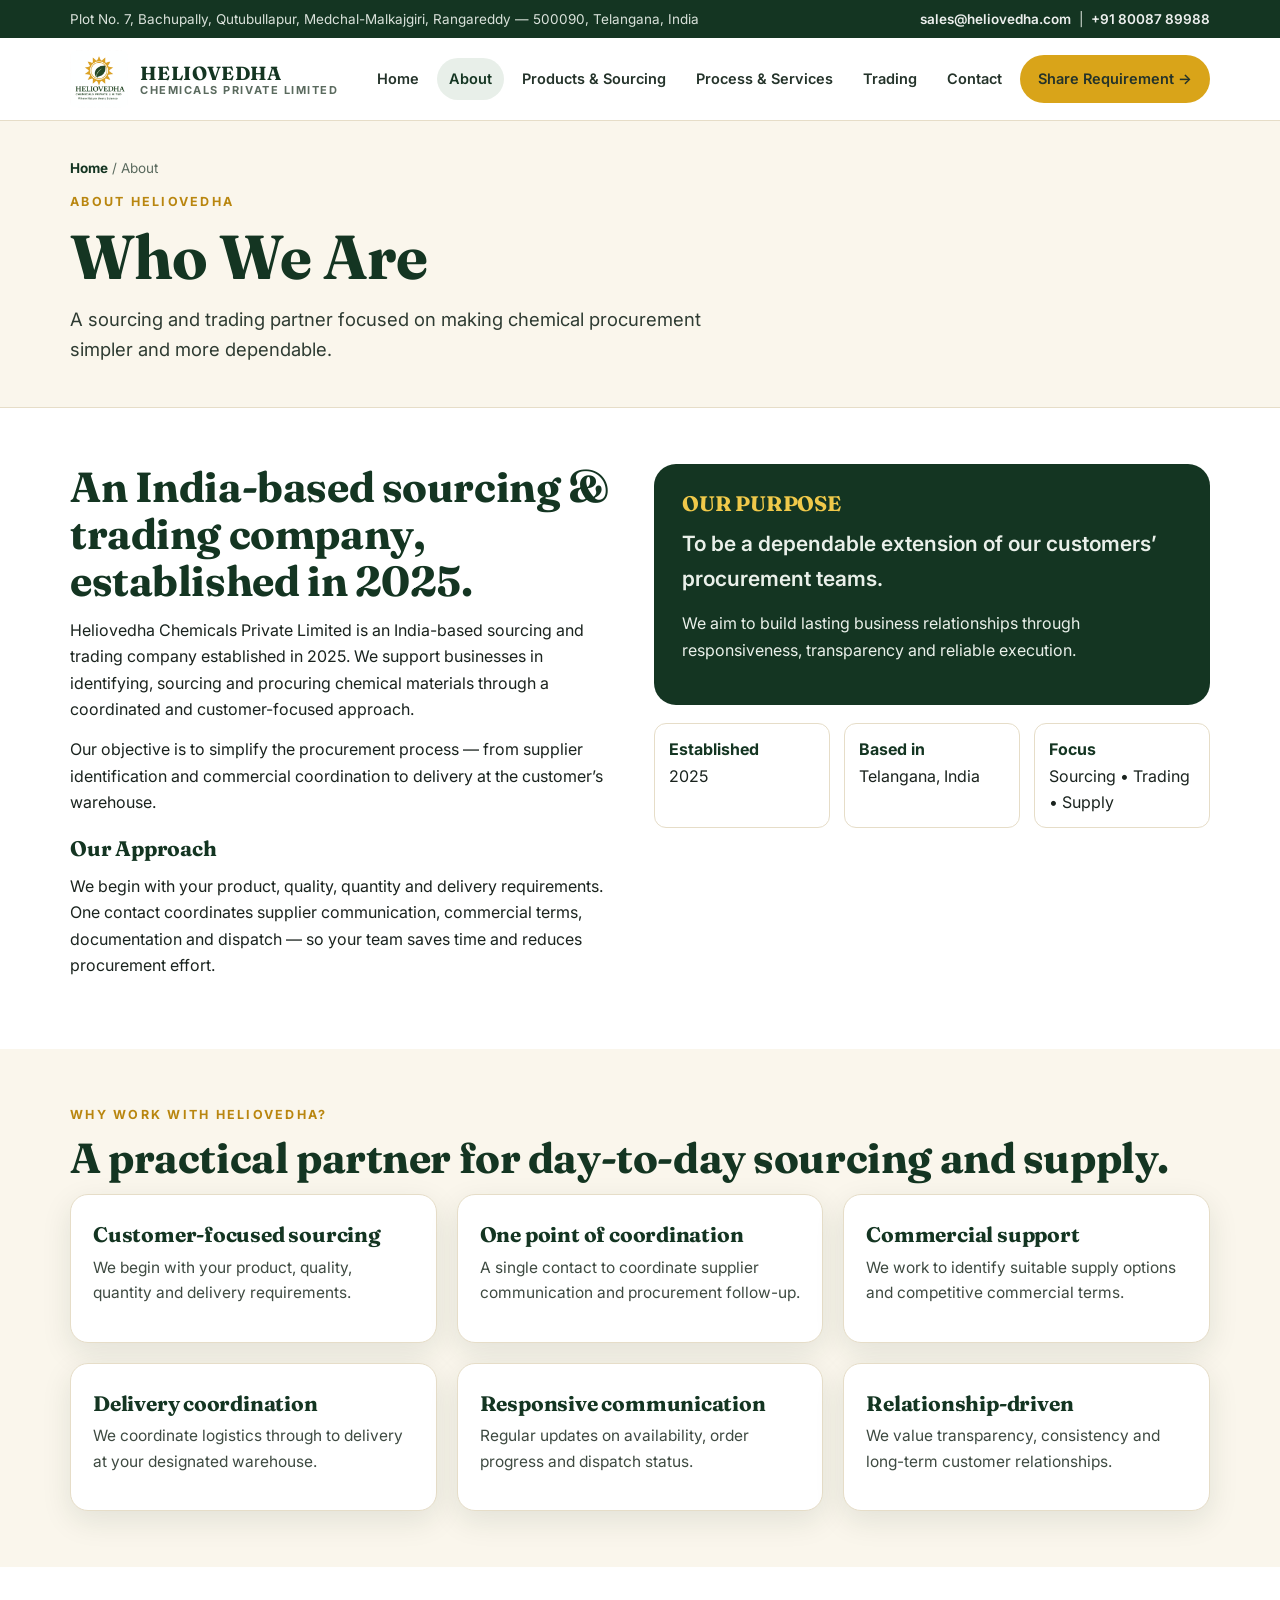
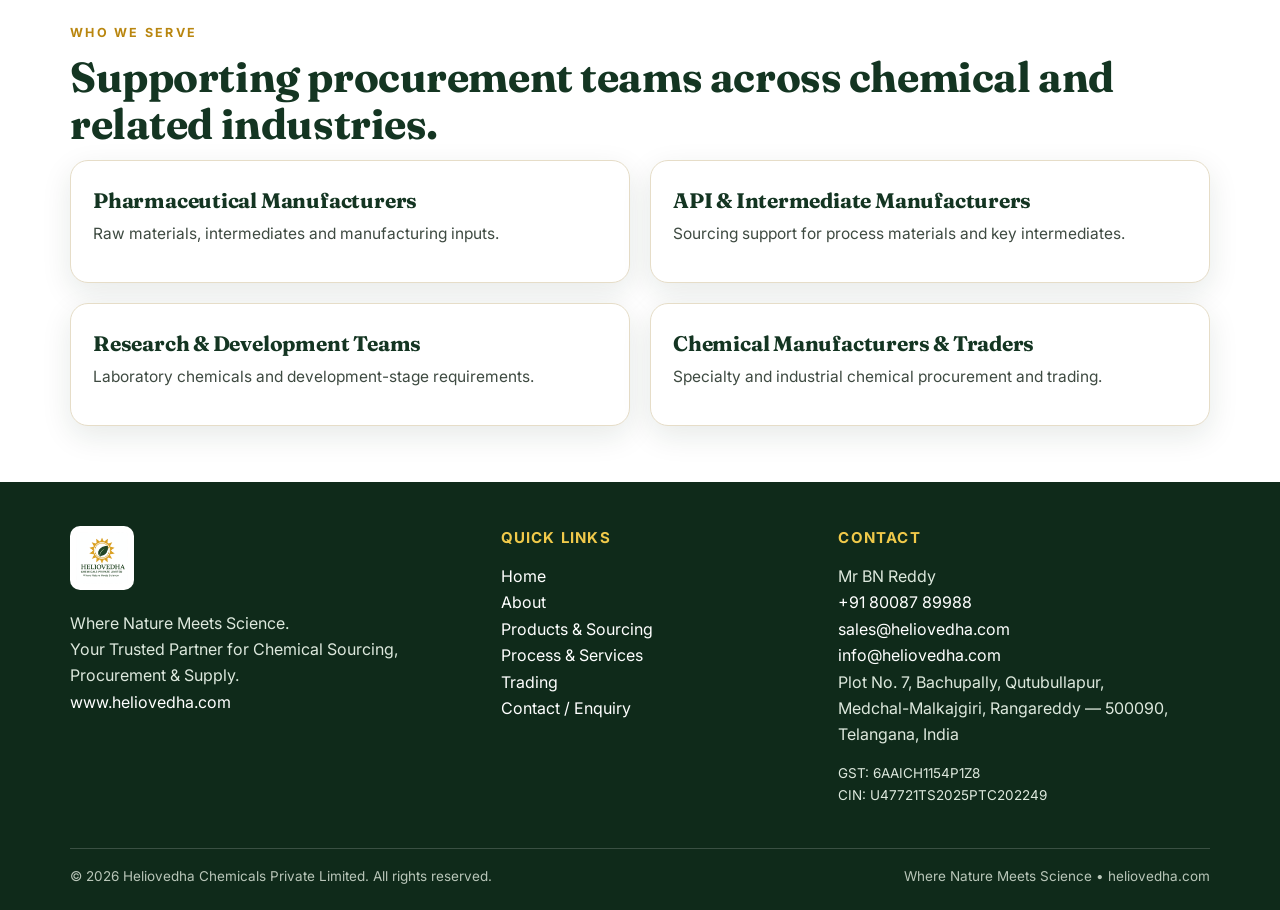
==== about.html @ 4baf4574 "Initial website - Heliovedha Chemicals V2" ====
<!doctype html><html lang="en"><head><meta charset="utf-8"><meta name="viewport" content="width=device-width,initial-scale=1">
<title>About Us | Heliovedha Chemicals Private Limited — heliovedha.com</title>
<meta name="description" content="Heliovedha Chemicals Private Limited — India-based sourcing and trading company established 2025. Dependable extension of your procurement team.">
<meta property="og:title" content="About Us | Heliovedha Chemicals"><meta property="og:description" content="Heliovedha Chemicals Private Limited — India-based sourcing and trading company established 2025. Dependable extension of your procurement team."><meta property="og:type" content="website">
<link rel="icon" href="assets/logo.webp"><link rel="stylesheet" href="style.css"></head><body>

<div class="topbar"><div class="container"><span>Plot No. 7, Bachupally, Qutubullapur, Medchal-Malkajgiri, Rangareddy — 500090, Telangana, India</span><span><a href="mailto:sales@heliovedha.com">sales@heliovedha.com</a> &nbsp;|&nbsp; <a href="tel:+918008789988">+91 80087 89988</a></span></div></div>
<header><div class="container header-inner">
<a class="logo-link" href="index.html"><img src="assets/logo.webp" alt="Heliovedha Chemicals Private Limited — Where Nature Meets Science"><span class="logo-text"><b>HELIOVEDHA</b><span>CHEMICALS PRIVATE LIMITED</span></span></a>
<button class="hamburger" onclick="toggleMenu()">Menu ☰</button>
<nav class="main" id="mainNav"><a class="" href="index.html">Home</a>
<a class="active" href="about.html">About</a>
<a class="" href="products.html">Products & Sourcing</a>
<a class="" href="process.html">Process & Services</a>
<a class="" href="trading.html">Trading</a>
<a class="" href="contact.html">Contact</a>
<a class="btn btn-gold" href="contact.html" style="padding:10px 16px;">Share Requirement →</a></nav>
</div></header>


<section class="page-hero"><div class="container"><div class="breadcrumb"><a href="index.html">Home</a> / About</div><div class="eyebrow">About Heliovedha</div><h1>Who We Are</h1><p class="lead">A sourcing and trading partner focused on making chemical procurement simpler and more dependable.</p></div></section>
<section class="section"><div class="container grid2"><div><h2>An India-based sourcing &amp; trading company, established in 2025.</h2><p>Heliovedha Chemicals Private Limited is an India-based sourcing and trading company established in 2025. We support businesses in identifying, sourcing and procuring chemical materials through a coordinated and customer-focused approach.</p><p>Our objective is to simplify the procurement process — from supplier identification and commercial coordination to delivery at the customer’s warehouse.</p><h3 style="margin-top:22px;">Our Approach</h3><p>We begin with your product, quality, quantity and delivery requirements. One contact coordinates supplier communication, commercial terms, documentation and dispatch — so your team saves time and reduces procurement effort.</p></div><div><div class="purpose"><h3>OUR PURPOSE</h3><p style="font-size:21px;font-weight:600;">To be a dependable extension of our customers’ procurement teams.</p><p>We aim to build lasting business relationships through responsiveness, transparency and reliable execution.</p></div><div class="fact-row"><div class="fact"><b>Established</b>2025</div><div class="fact"><b>Based in</b>Telangana, India</div><div class="fact"><b>Focus</b>Sourcing • Trading • Supply</div></div></div></div></section>
<section class="section cream"><div class="container"><div class="eyebrow">Why Work With Heliovedha?</div><h2>A practical partner for day-to-day sourcing and supply.</h2><div class="grid3">
<div class="card"><div class="card-pad"><h3>Customer-focused sourcing</h3><p>We begin with your product, quality, quantity and delivery requirements.</p></div></div>
<div class="card"><div class="card-pad"><h3>One point of coordination</h3><p>A single contact to coordinate supplier communication and procurement follow-up.</p></div></div>
<div class="card"><div class="card-pad"><h3>Commercial support</h3><p>We work to identify suitable supply options and competitive commercial terms.</p></div></div>
<div class="card"><div class="card-pad"><h3>Delivery coordination</h3><p>We coordinate logistics through to delivery at your designated warehouse.</p></div></div>
<div class="card"><div class="card-pad"><h3>Responsive communication</h3><p>Regular updates on availability, order progress and dispatch status.</p></div></div>
<div class="card"><div class="card-pad"><h3>Relationship-driven</h3><p>We value transparency, consistency and long-term customer relationships.</p></div></div>
</div></div></section>
<section class="section"><div class="container"><div class="eyebrow">Who We Serve</div><h2>Supporting procurement teams across chemical and related industries.</h2><div class="grid4">
<div class="card"><div class="card-pad"><h3>Pharmaceutical Manufacturers</h3><p>Raw materials, intermediates and manufacturing inputs.</p></div></div>
<div class="card"><div class="card-pad"><h3>API &amp; Intermediate Manufacturers</h3><p>Sourcing support for process materials and key intermediates.</p></div></div>
<div class="card"><div class="card-pad"><h3>Research &amp; Development Teams</h3><p>Laboratory chemicals and development-stage requirements.</p></div></div>
<div class="card"><div class="card-pad"><h3>Chemical Manufacturers &amp; Traders</h3><p>Specialty and industrial chemical procurement and trading.</p></div></div>
</div></div></section>


<footer><div class="container"><div class="foot-grid">
<div><img class="foot-logo" src="assets/logo.webp" alt="Heliovedha Chemicals"><p style="margin-top:12px;">Where Nature Meets Science.<br>Your Trusted Partner for Chemical Sourcing, Procurement &amp; Supply.<br><a href="https://www.heliovedha.com">www.heliovedha.com</a></p></div>
<div><h4>Quick Links</h4><p><a href="index.html">Home</a><br><a href="about.html">About</a><br><a href="products.html">Products &amp; Sourcing</a><br><a href="process.html">Process &amp; Services</a><br><a href="trading.html">Trading</a><br><a href="contact.html">Contact / Enquiry</a></p></div>
<div><h4>Contact</h4><p>Mr BN Reddy<br><a href="tel:+918008789988">+91 80087 89988</a><br><a href="mailto:sales@heliovedha.com">sales@heliovedha.com</a><br><a href="mailto:info@heliovedha.com">info@heliovedha.com</a><br>Plot No. 7, Bachupally, Qutubullapur,<br>Medchal-Malkajgiri, Rangareddy — 500090,<br>Telangana, India</p><p style="font-size:13.5px;">GST: 6AAICH1154P1Z8<br>CIN: U47721TS2025PTC202249</p></div>
</div><div class="bottom"><span>© 2026 Heliovedha Chemicals Private Limited. All rights reserved.</span><span>Where Nature Meets Science • heliovedha.com</span></div></div></footer>
<script src="script.js"></script>

</body></html>
---- style.css ----
/* Heliovedha Chemicals — heliovedha.com — V2 */
@import url('https://fonts.googleapis.com/css2?family=Fraunces:opsz,wght@9..144,500;9..144,600;9..144,700&family=Inter:wght@400;500;600;700&display=swap');
:root{--green:#143522;--green2:#1B3A2A;--green-light:#E8EFE9;--gold:#D9A419;--gold-dark:#B9860F;--cream:#FAF6EC;--cream2:#F3EDDD;--ink:#1A231E;--muted:#5A6A5E;--line:#E6DDC8;--white:#fff;--radius:18px;--shadow:0 10px 30px rgba(20,53,34,.10);--shadow2:0 18px 50px rgba(20,53,34,.14)}
*{box-sizing:border-box}html{scroll-behavior:smooth}body{margin:0;font-family:Inter,system-ui,-apple-system,Segoe UI,Roboto,Arial,sans-serif;color:var(--ink);background:var(--white);line-height:1.65;font-size:16px}
a{color:var(--green);text-decoration:none}a:hover{text-decoration:underline}
h1,h2,h3{font-family:Fraunces,Georgia,serif;color:var(--green);line-height:1.12;margin:0 0 12px;letter-spacing:-.01em}
h1{font-size:clamp(38px,5.2vw,62px)}h2{font-size:clamp(30px,3.6vw,42px)}h3{font-size:21px}
p{margin:0 0 14px}.lead{font-size:18.5px;color:#2E3B32;max-width:640px}
.container{max-width:1180px;margin:0 auto;padding:0 20px}
.eyebrow{font-size:12.5px;letter-spacing:.18em;text-transform:uppercase;color:var(--gold-dark);font-weight:700;margin-bottom:10px}
.eyebrow.light{color:#F0C94A}
.btn{display:inline-flex;align-items:center;gap:8px;padding:13px 22px;border-radius:999px;font-weight:700;font-size:15px;border:2px solid transparent;cursor:pointer;text-decoration:none!important}
.btn-gold{background:var(--gold);color:#1A231E}.btn-gold:hover{background:#E8B62A}
.btn-green{background:var(--green);color:#fff}.btn-green:hover{background:#0F2A1A}
.btn-outline{background:transparent;border-color:var(--green);color:var(--green)}.btn-outline:hover{background:var(--green);color:#fff}
.btn-white{background:#fff;color:var(--green)}.btn-white:hover{background:var(--cream)}
/* topbar */
.topbar{background:var(--green);color:#EAF0EA;font-size:13.5px}.topbar .container{display:flex;justify-content:space-between;gap:16px;padding-top:8px;padding-bottom:8px;flex-wrap:wrap}.topbar a{color:#fff;font-weight:600}.topbar span{opacity:.92}
/* header */
header{position:sticky;top:0;z-index:50;background:rgba(255,255,255,.96);backdrop-filter:blur(8px);border-bottom:1px solid var(--line)}
.header-inner{display:flex;align-items:center;justify-content:space-between;gap:16px;padding:12px 20px}
.logo-link{display:flex;align-items:center;gap:12px;text-decoration:none!important}.logo-link img{height:58px;width:auto;display:block;border-radius:6px}
.logo-text{line-height:1.1}.logo-text b{font-family:Fraunces,Georgia,serif;font-size:19px;color:var(--green);letter-spacing:.02em}.logo-text span{display:block;font-size:11px;letter-spacing:.14em;color:var(--muted);font-weight:700}
nav.main{display:flex;gap:6px;align-items:center}nav.main a{padding:9px 12px;border-radius:999px;font-weight:600;font-size:14.5px;color:#24332A}nav.main a.active,nav.main a:hover{background:var(--green-light);color:var(--green);text-decoration:none}
.hamburger{display:none;background:var(--green);color:#fff;border:0;padding:10px 14px;border-radius:10px;font-weight:700;cursor:pointer}
/* hero */
.hero{background:linear-gradient(180deg,var(--cream) 0%,#fff 100%);padding:42px 0 36px}.hero-grid{display:grid;grid-template-columns:1.05fr .95fr;gap:36px;align-items:center}
.hero-img{border-radius:22px;overflow:hidden;box-shadow:var(--shadow2);position:relative}.hero-img img{width:100%;height:520px;object-fit:cover;display:block}
.hero-badge{position:absolute;left:16px;bottom:16px;right:16px;background:rgba(255,255,255,.96);border-radius:14px;padding:14px 16px;display:flex;gap:12px;align-items:center;box-shadow:var(--shadow)}.hero-badge b{color:var(--green)}.hero-badge small{color:var(--muted)}
.pills{display:flex;gap:10px;flex-wrap:wrap;margin:20px 0}.pill{background:#fff;border:1px solid var(--line);padding:9px 13px;border-radius:999px;font-size:13.5px;font-weight:600}
.hero-cta{display:flex;gap:12px;flex-wrap:wrap;margin-top:18px}
/* sections */
.section{padding:56px 0}.section.cream{background:var(--cream)}.section.green{background:var(--green);color:#EAF0EA}.section.green h2{color:#fff}.section.green .lead{color:#DDE8DD}
.grid2{display:grid;grid-template-columns:1fr 1fr;gap:28px}.grid3{display:grid;grid-template-columns:1fr 1fr 1fr;gap:20px}.grid4{display:grid;grid-template-columns:1fr 1fr;gap:20px}
.card{background:#fff;border:1px solid var(--line);border-radius:var(--radius);overflow:hidden;box-shadow:var(--shadow)}.card-pad{padding:22px}.card img{width:100%;height:210px;object-fit:cover;display:block}.card h3{margin:6px 0 8px}.card p{color:#3E4A41;font-size:15.5px}.num{font-family:Fraunces,serif;color:var(--gold-dark);font-size:13px;letter-spacing:.14em;font-weight:700}
.purpose{background:var(--green);color:#fff;border-radius:22px;padding:28px}.purpose h3{color:#F0C94A}.purpose p{color:#EAF0EA}
.fact-row{display:flex;gap:14px;flex-wrap:wrap;margin-top:18px}.fact{background:#fff;border:1px solid var(--line);border-radius:12px;padding:12px 14px;flex:1;min-width:160px}.fact b{display:block;color:var(--green)}
.timeline{display:grid;grid-template-columns:repeat(4,1fr);gap:16px}.step{background:#fff;border:1px solid var(--line);border-radius:18px;padding:20px}.step .big{font-family:Fraunces,serif;font-size:36px;color:var(--gold-dark);line-height:1}.step h3{font-size:18px;margin:10px 0 6px}
.banner{background:var(--green);color:#fff;border-radius:22px;padding:30px;text-align:center}.banner h2{color:#fff}.banner p{color:#DDE8DD;max-width:680px;margin:0 auto 18px}
.filter-bar{display:flex;gap:8px;flex-wrap:wrap;margin:18px 0}.filter-bar button{padding:9px 14px;border-radius:999px;border:1px solid var(--line);background:#fff;font-weight:700;cursor:pointer}.filter-bar button.active{background:var(--green);color:#fff;border-color:var(--green)}
.coming{background:linear-gradient(135deg,#FFF8E0,#FAF6EC);border:1.5px dashed var(--gold);border-radius:18px;padding:24px;text-align:center}
/* form */
.form-grid{display:grid;grid-template-columns:1fr 1fr;gap:14px}.field label{display:block;font-size:13px;font-weight:700;margin-bottom:6px;color:var(--green)}.field input,.field select,.field textarea{width:100%;padding:12px 13px;border:1.5px solid #D9D0B8;border-radius:12px;font:inherit;background:#fff}.field textarea{min-height:110px;resize:vertical}.field.full{grid-column:1/-1}.note{font-size:13.5px;color:var(--muted);background:var(--cream);padding:12px 14px;border-radius:12px}
.contact-card{background:var(--green);color:#fff;border-radius:22px;padding:26px}.contact-card h3{color:#F0C94A}.contact-card a{color:#fff;font-weight:700}.contact-card .row{padding:10px 0;border-bottom:1px solid rgba(255,255,255,.16)}
footer{background:#0F2A1A;color:#DDE8DD;padding:44px 0 22px;margin-top:0}footer a{color:#fff}footer .foot-grid{display:grid;grid-template-columns:1.3fr 1fr 1.2fr;gap:28px}footer h4{color:#F0C94A;margin:0 0 12px;font-size:15px;letter-spacing:.08em;text-transform:uppercase}.foot-logo{height:64px;background:#fff;padding:6px;border-radius:10px}.bottom{border-top:1px solid rgba(255,255,255,.18);margin-top:28px;padding-top:16px;display:flex;justify-content:space-between;gap:12px;flex-wrap:wrap;font-size:13.5px;color:#B9C6B9}
.breadcrumb{font-size:13.5px;color:var(--muted);margin-bottom:12px}.breadcrumb a{font-weight:700}
.page-hero{background:var(--cream);padding:36px 0 28px;border-bottom:1px solid var(--line)}
@media(max-width:900px){.hero-grid,.grid2,.grid3{grid-template-columns:1fr}.grid4{grid-template-columns:1fr}.timeline{grid-template-columns:1fr 1fr}nav.main{display:none}nav.main.open{display:flex;flex-direction:column;position:absolute;left:0;right:0;top:100%;background:#fff;padding:14px;border-bottom:1px solid var(--line)}nav.main.open a{width:100%}.hamburger{display:block}.header-inner{position:relative}.hero-img img{height:320px}.form-grid{grid-template-columns:1fr}footer .foot-grid{grid-template-columns:1fr}.logo-text b{font-size:16px}.logo-link img{height:48px}}
@media(max-width:520px){.timeline{grid-template-columns:1fr}}
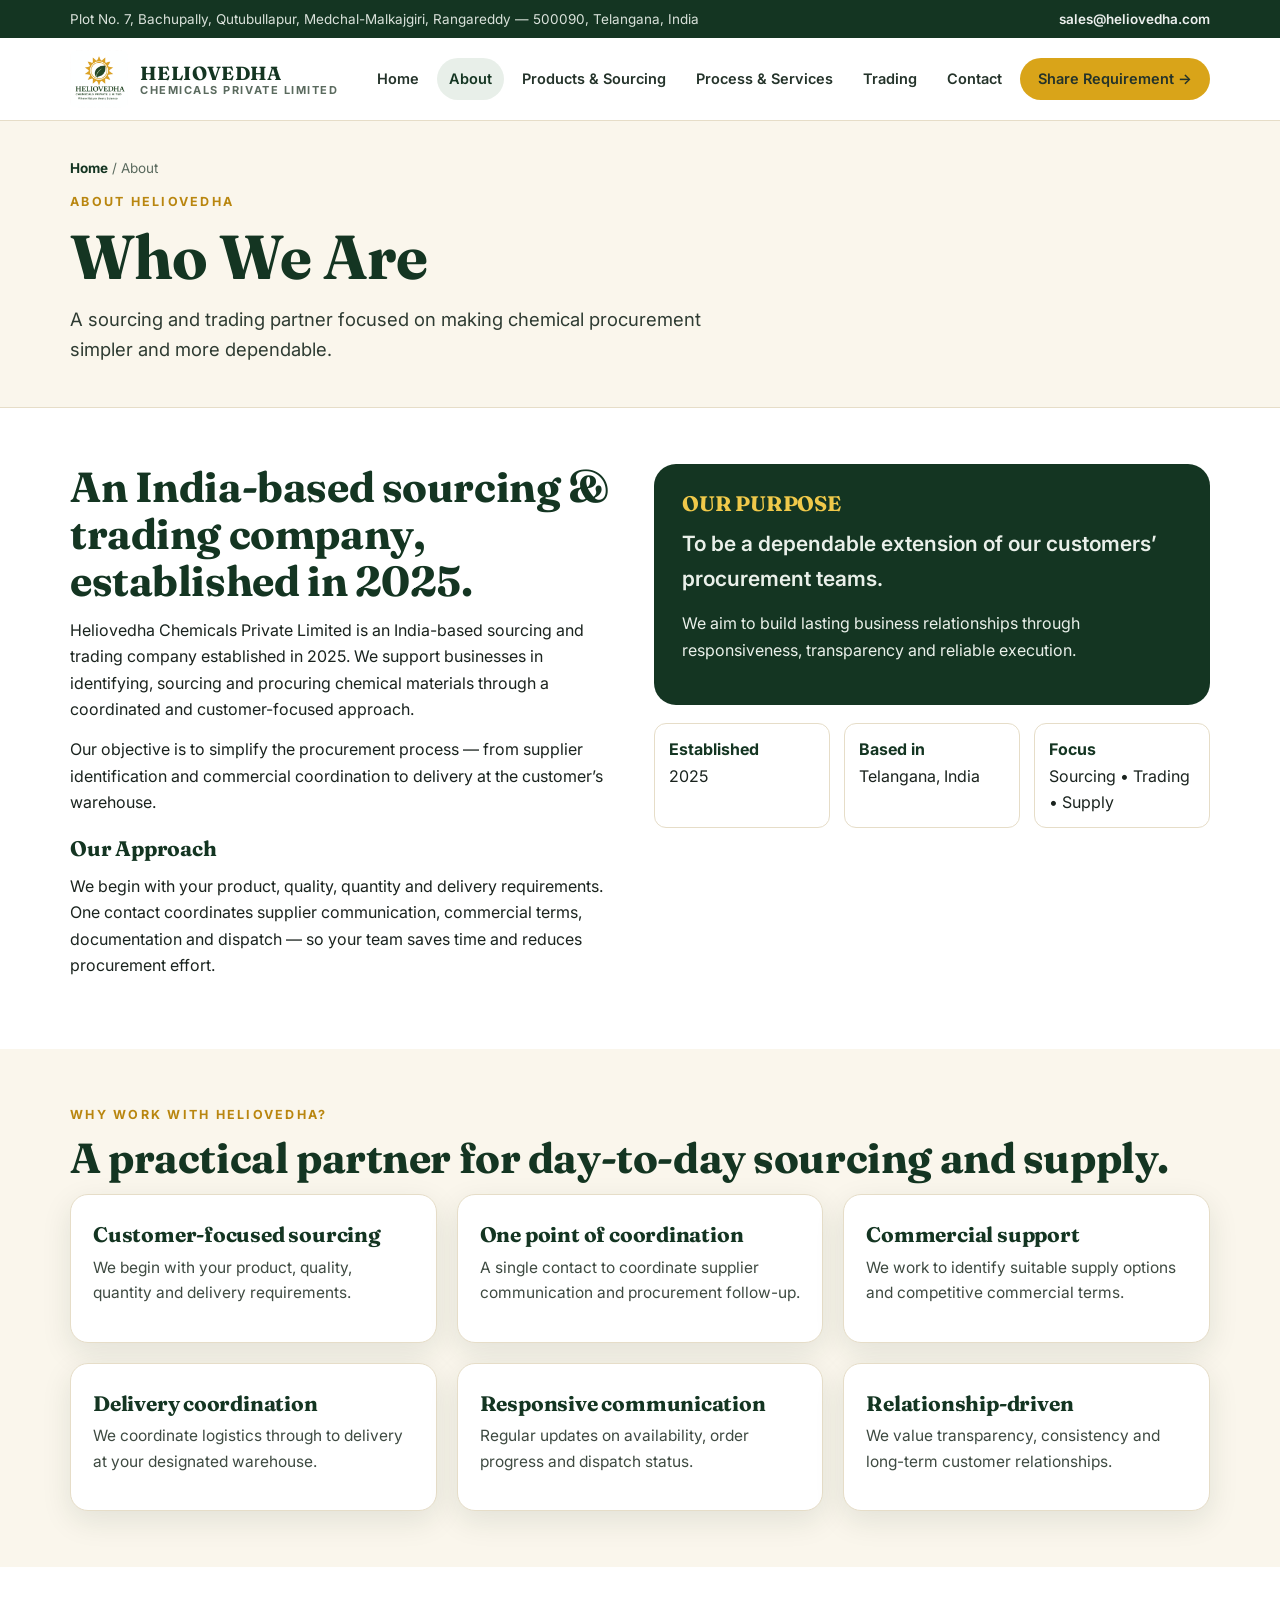
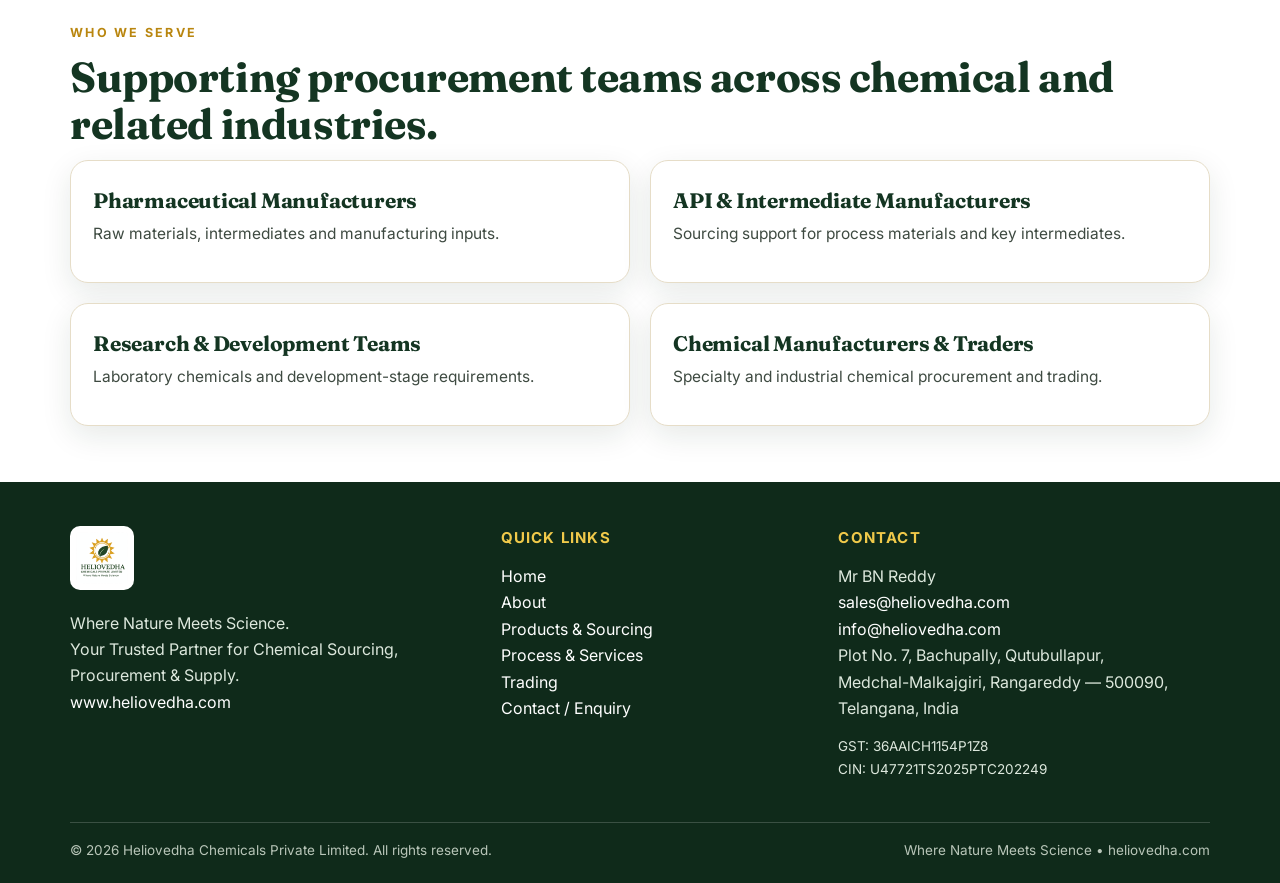
==== commit 0eedc3ba: "V3.1: Fix mobile button overlap - cta-row flex, responsive validation" ====
--- a/about.html
+++ b/about.html
@@ -4,7 +4,7 @@
 <meta property="og:title" content="About Us | Heliovedha Chemicals"><meta property="og:description" content="Heliovedha Chemicals Private Limited — India-based sourcing and trading company established 2025. Dependable extension of your procurement team."><meta property="og:type" content="website">
 <link rel="icon" href="assets/logo.webp"><link rel="stylesheet" href="style.css"></head><body>
 
-<div class="topbar"><div class="container"><span>Plot No. 7, Bachupally, Qutubullapur, Medchal-Malkajgiri, Rangareddy — 500090, Telangana, India</span><span><a href="mailto:sales@heliovedha.com">sales@heliovedha.com</a> &nbsp;|&nbsp; <a href="tel:+918008789988">+91 80087 89988</a></span></div></div>
+<div class="topbar"><div class="container"><span>Plot No. 7, Bachupally, Qutubullapur, Medchal-Malkajgiri, Rangareddy — 500090, Telangana, India</span><span><a href="mailto:sales@heliovedha.com">sales@heliovedha.com</a> </span></div></div>
 <header><div class="container header-inner">
 <a class="logo-link" href="index.html"><img src="assets/logo.webp" alt="Heliovedha Chemicals Private Limited — Where Nature Meets Science"><span class="logo-text"><b>HELIOVEDHA</b><span>CHEMICALS PRIVATE LIMITED</span></span></a>
 <button class="hamburger" onclick="toggleMenu()">Menu ☰</button>
@@ -39,7 +39,7 @@
 <footer><div class="container"><div class="foot-grid">
 <div><img class="foot-logo" src="assets/logo.webp" alt="Heliovedha Chemicals"><p style="margin-top:12px;">Where Nature Meets Science.<br>Your Trusted Partner for Chemical Sourcing, Procurement &amp; Supply.<br><a href="https://www.heliovedha.com">www.heliovedha.com</a></p></div>
 <div><h4>Quick Links</h4><p><a href="index.html">Home</a><br><a href="about.html">About</a><br><a href="products.html">Products &amp; Sourcing</a><br><a href="process.html">Process &amp; Services</a><br><a href="trading.html">Trading</a><br><a href="contact.html">Contact / Enquiry</a></p></div>
-<div><h4>Contact</h4><p>Mr BN Reddy<br><a href="tel:+918008789988">+91 80087 89988</a><br><a href="mailto:sales@heliovedha.com">sales@heliovedha.com</a><br><a href="mailto:info@heliovedha.com">info@heliovedha.com</a><br>Plot No. 7, Bachupally, Qutubullapur,<br>Medchal-Malkajgiri, Rangareddy — 500090,<br>Telangana, India</p><p style="font-size:13.5px;">GST: 6AAICH1154P1Z8<br>CIN: U47721TS2025PTC202249</p></div>
+<div><h4>Contact</h4><p>Mr BN Reddy<br><a href="mailto:sales@heliovedha.com">sales@heliovedha.com</a><br><a href="mailto:info@heliovedha.com">info@heliovedha.com</a><br>Plot No. 7, Bachupally, Qutubullapur,<br>Medchal-Malkajgiri, Rangareddy — 500090,<br>Telangana, India</p><p style="font-size:13.5px;">GST: 36AAICH1154P1Z8<br>CIN: U47721TS2025PTC202249</p></div>
 </div><div class="bottom"><span>© 2026 Heliovedha Chemicals Private Limited. All rights reserved.</span><span>Where Nature Meets Science • heliovedha.com</span></div></div></footer>
 <script src="script.js"></script>
 
--- a/style.css
+++ b/style.css
@@ -2,7 +2,7 @@
 /* Heliovedha Chemicals — heliovedha.com — V2 */
 @import url('https://fonts.googleapis.com/css2?family=Fraunces:opsz,wght@9..144,500;9..144,600;9..144,700&family=Inter:wght@400;500;600;700&display=swap');
 :root{--green:#143522;--green2:#1B3A2A;--green-light:#E8EFE9;--gold:#D9A419;--gold-dark:#B9860F;--cream:#FAF6EC;--cream2:#F3EDDD;--ink:#1A231E;--muted:#5A6A5E;--line:#E6DDC8;--white:#fff;--radius:18px;--shadow:0 10px 30px rgba(20,53,34,.10);--shadow2:0 18px 50px rgba(20,53,34,.14)}
-*{box-sizing:border-box}html{scroll-behavior:smooth}body{margin:0;font-family:Inter,system-ui,-apple-system,Segoe UI,Roboto,Arial,sans-serif;color:var(--ink);background:var(--white);line-height:1.65;font-size:16px}
+*{box-sizing:border-box}html{scroll-behavior:smooth}body{margin:0;overflow-x:hidden;font-family:Inter,system-ui,-apple-system,Segoe UI,Roboto,Arial,sans-serif;color:var(--ink);background:var(--white);line-height:1.65;font-size:16px}
 a{color:var(--green);text-decoration:none}a:hover{text-decoration:underline}
 h1,h2,h3{font-family:Fraunces,Georgia,serif;color:var(--green);line-height:1.12;margin:0 0 12px;letter-spacing:-.01em}
 h1{font-size:clamp(38px,5.2vw,62px)}h2{font-size:clamp(30px,3.6vw,42px)}h3{font-size:21px}
@@ -10,7 +10,9 @@
 .container{max-width:1180px;margin:0 auto;padding:0 20px}
 .eyebrow{font-size:12.5px;letter-spacing:.18em;text-transform:uppercase;color:var(--gold-dark);font-weight:700;margin-bottom:10px}
 .eyebrow.light{color:#F0C94A}
-.btn{display:inline-flex;align-items:center;gap:8px;padding:13px 22px;border-radius:999px;font-weight:700;font-size:15px;border:2px solid transparent;cursor:pointer;text-decoration:none!important}
+.btn{display:inline-flex;align-items:center;justify-content:center;gap:8px;padding:13px 22px;border-radius:999px;font-weight:700;font-size:15px;line-height:1.25;border:2px solid transparent;cursor:pointer;text-decoration:none!important;flex-shrink:0;white-space:nowrap}
+.cta-row{display:flex;gap:12px;flex-wrap:wrap;justify-content:center;align-items:center;margin-top:20px}
+.cta-row .btn{margin:0}
 .btn-gold{background:var(--gold);color:#1A231E}.btn-gold:hover{background:#E8B62A}
 .btn-green{background:var(--green);color:#fff}.btn-green:hover{background:#0F2A1A}
 .btn-outline{background:transparent;border-color:var(--green);color:var(--green)}.btn-outline:hover{background:var(--green);color:#fff}
@@ -48,3 +50,5 @@
 .page-hero{background:var(--cream);padding:36px 0 28px;border-bottom:1px solid var(--line)}
 @media(max-width:900px){.hero-grid,.grid2,.grid3{grid-template-columns:1fr}.grid4{grid-template-columns:1fr}.timeline{grid-template-columns:1fr 1fr}nav.main{display:none}nav.main.open{display:flex;flex-direction:column;position:absolute;left:0;right:0;top:100%;background:#fff;padding:14px;border-bottom:1px solid var(--line)}nav.main.open a{width:100%}.hamburger{display:block}.header-inner{position:relative}.hero-img img{height:320px}.form-grid{grid-template-columns:1fr}footer .foot-grid{grid-template-columns:1fr}.logo-text b{font-size:16px}.logo-link img{height:48px}}
 @media(max-width:520px){.timeline{grid-template-columns:1fr}}
+
+@media(max-width:520px){.cta-row{flex-direction:column;align-items:stretch;gap:12px;margin-top:20px}.cta-row .btn{width:100%;padding:14px 18px;white-space:normal;text-align:center}.hero-cta{flex-direction:column;align-items:stretch;gap:10px}.hero-cta .btn{width:100%}}
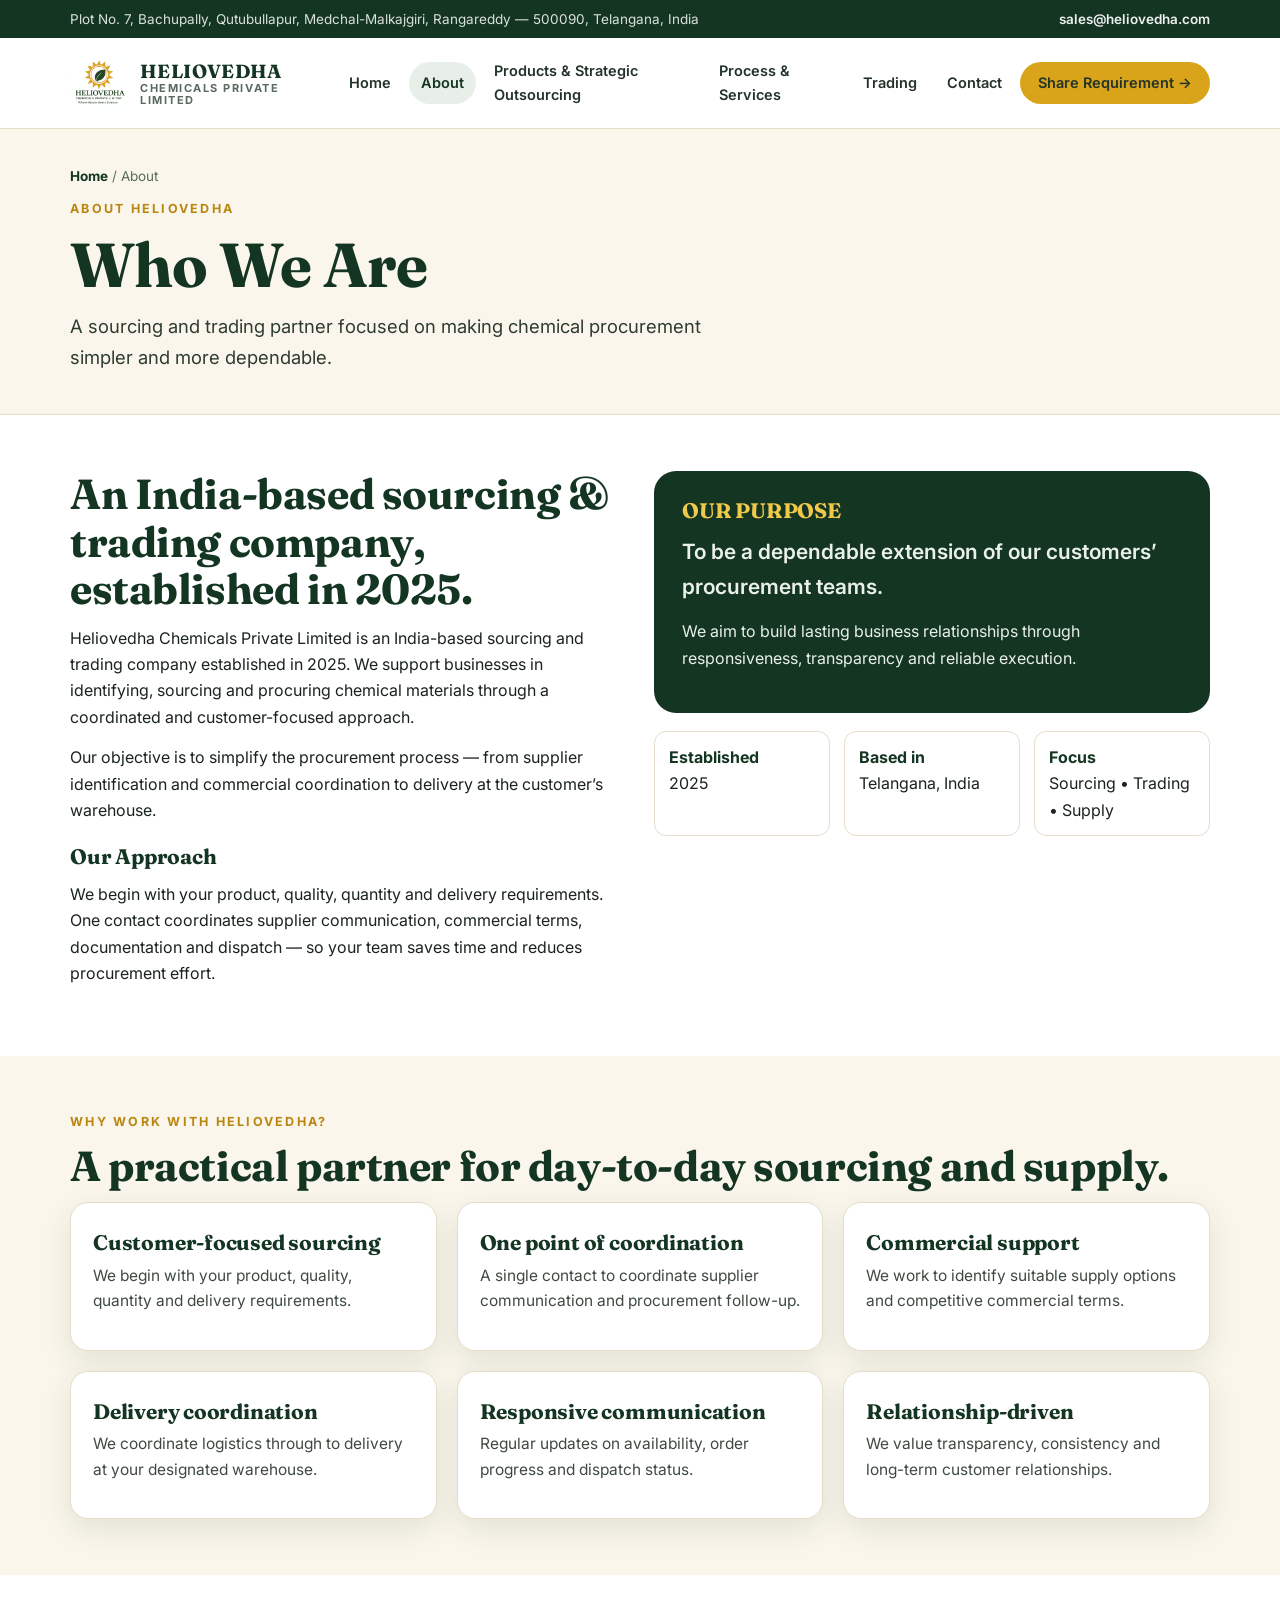
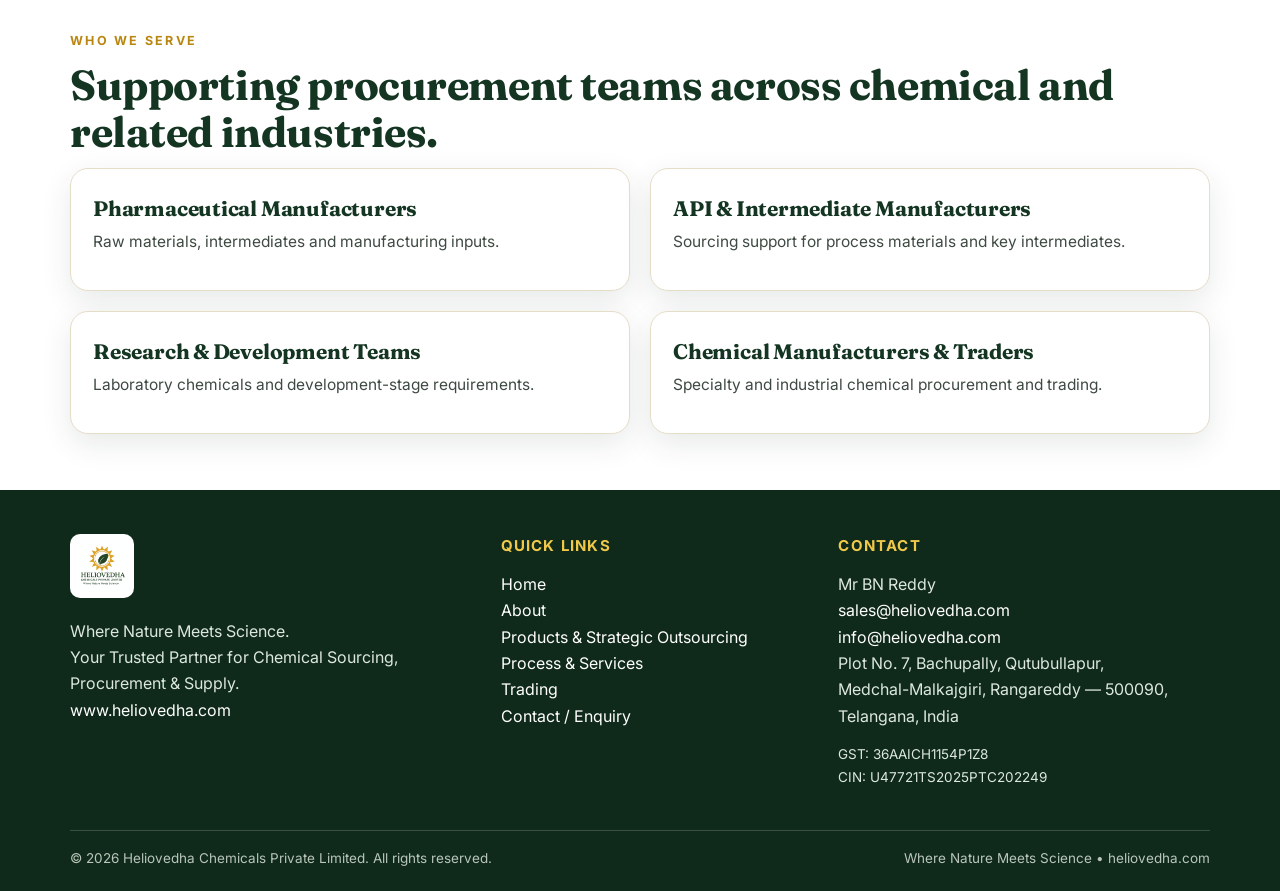
==== commit 06d6978d: "V3.1: Fix mobile button overlap - cta-row flex, responsive validation" ====
--- a/about.html
+++ b/about.html
@@ -10,7 +10,7 @@
 <button class="hamburger" onclick="toggleMenu()">Menu ☰</button>
 <nav class="main" id="mainNav"><a class="" href="index.html">Home</a>
 <a class="active" href="about.html">About</a>
-<a class="" href="products.html">Products & Sourcing</a>
+<a class="" href="products.html">Products & Strategic Outsourcing</a>
 <a class="" href="process.html">Process & Services</a>
 <a class="" href="trading.html">Trading</a>
 <a class="" href="contact.html">Contact</a>
@@ -38,7 +38,7 @@
 
 <footer><div class="container"><div class="foot-grid">
 <div><img class="foot-logo" src="assets/logo.webp" alt="Heliovedha Chemicals"><p style="margin-top:12px;">Where Nature Meets Science.<br>Your Trusted Partner for Chemical Sourcing, Procurement &amp; Supply.<br><a href="https://www.heliovedha.com">www.heliovedha.com</a></p></div>
-<div><h4>Quick Links</h4><p><a href="index.html">Home</a><br><a href="about.html">About</a><br><a href="products.html">Products &amp; Sourcing</a><br><a href="process.html">Process &amp; Services</a><br><a href="trading.html">Trading</a><br><a href="contact.html">Contact / Enquiry</a></p></div>
+<div><h4>Quick Links</h4><p><a href="index.html">Home</a><br><a href="about.html">About</a><br><a href="products.html">Products &amp; Strategic Outsourcing</a><br><a href="process.html">Process &amp; Services</a><br><a href="trading.html">Trading</a><br><a href="contact.html">Contact / Enquiry</a></p></div>
 <div><h4>Contact</h4><p>Mr BN Reddy<br><a href="mailto:sales@heliovedha.com">sales@heliovedha.com</a><br><a href="mailto:info@heliovedha.com">info@heliovedha.com</a><br>Plot No. 7, Bachupally, Qutubullapur,<br>Medchal-Malkajgiri, Rangareddy — 500090,<br>Telangana, India</p><p style="font-size:13.5px;">GST: 36AAICH1154P1Z8<br>CIN: U47721TS2025PTC202249</p></div>
 </div><div class="bottom"><span>© 2026 Heliovedha Chemicals Private Limited. All rights reserved.</span><span>Where Nature Meets Science • heliovedha.com</span></div></div></footer>
 <script src="script.js"></script>
--- a/style.css
+++ b/style.css
@@ -52,3 +52,14 @@
 @media(max-width:520px){.timeline{grid-template-columns:1fr}}
 
 @media(max-width:520px){.cta-row{flex-direction:column;align-items:stretch;gap:12px;margin-top:20px}.cta-row .btn{width:100%;padding:14px 18px;white-space:normal;text-align:center}.hero-cta{flex-direction:column;align-items:stretch;gap:10px}.hero-cta .btn{width:100%}}
+
+/* V3.3 — Longer menu label 'Products & Strategic Outsourcing' — keep header fitting */
+@media(max-width:1100px) and (min-width:901px){
+  nav.main a{padding:8px 10px;font-size:13.5px}
+  .header-inner{gap:10px;padding:12px 16px}
+  .logo-text b{font-size:17px}
+}
+/* Mobile menu: long label wraps cleanly, full-width row */
+@media(max-width:900px){
+  nav.main.open a{white-space:normal;line-height:1.35}
+}
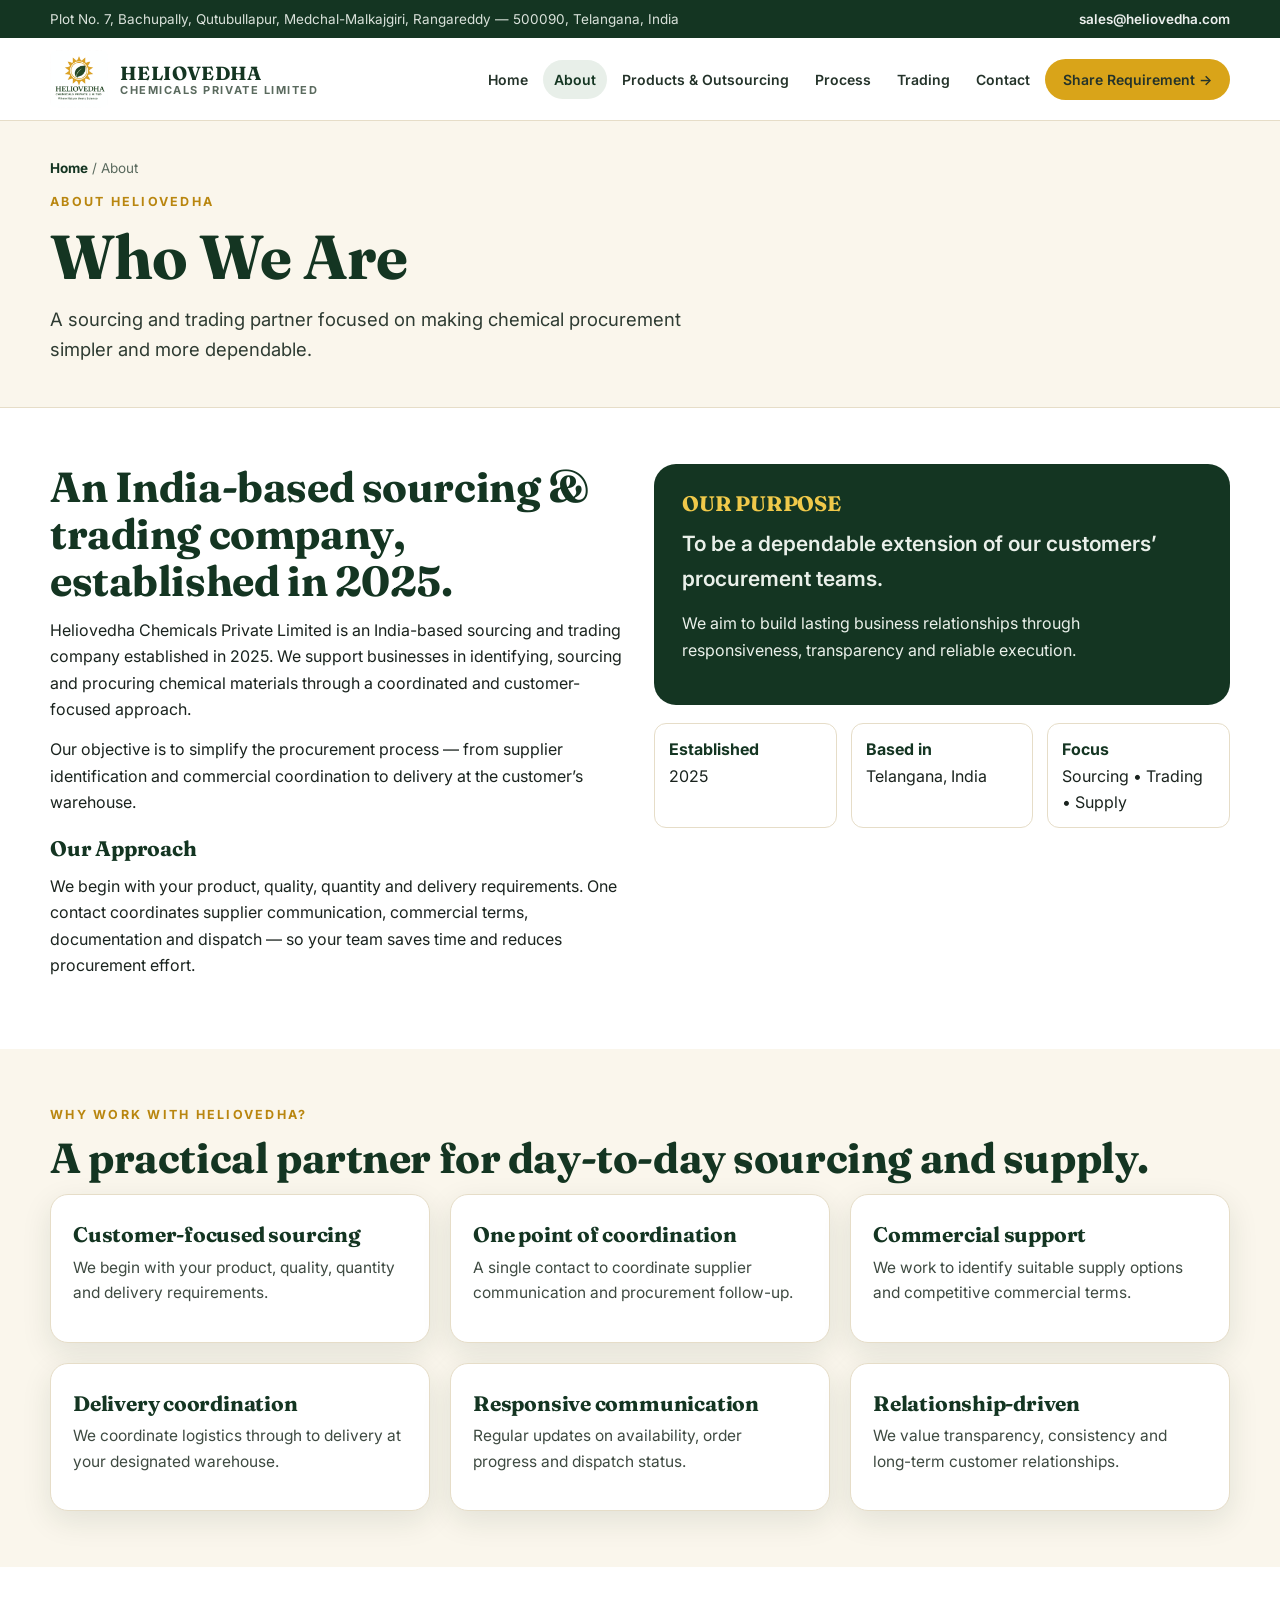
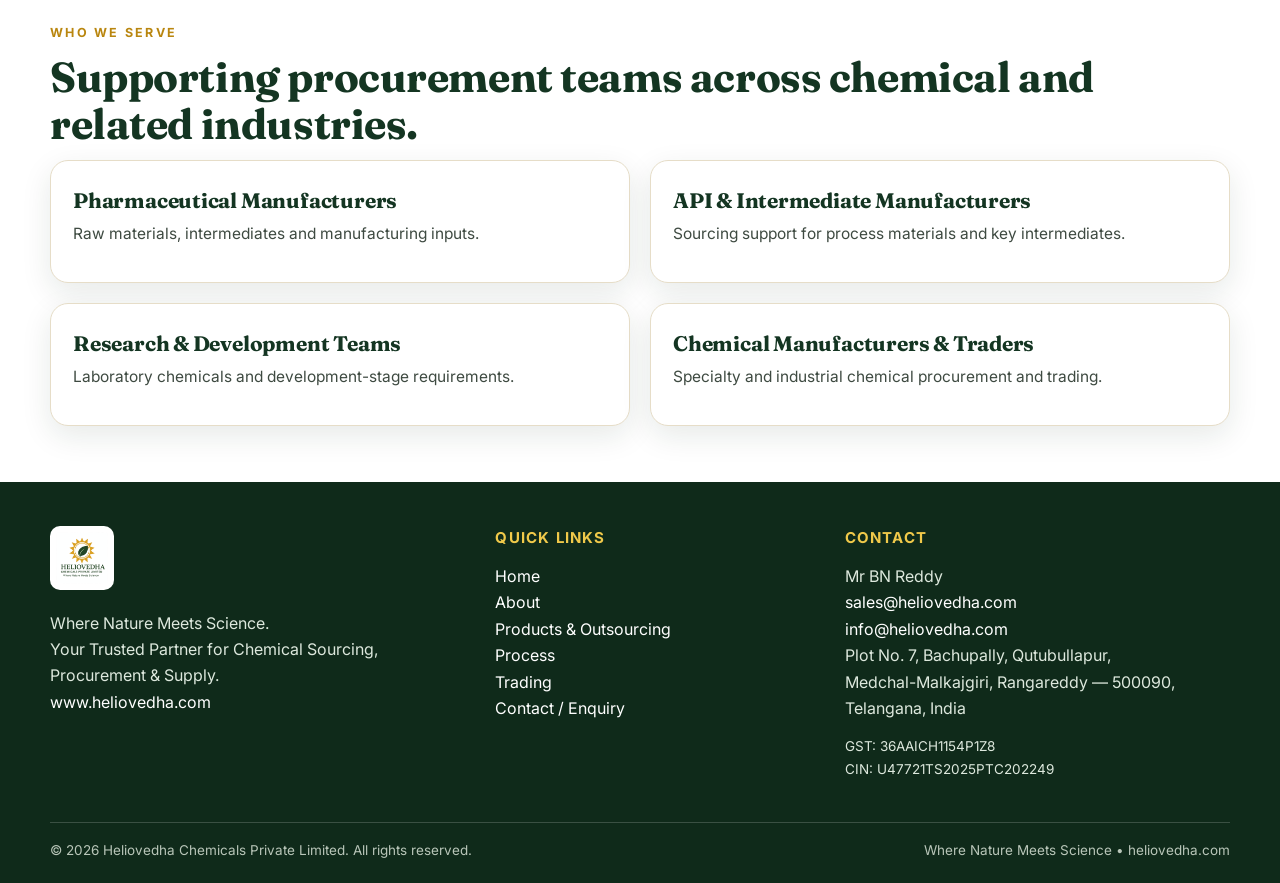
==== commit 00034135: "V3.4: Menu single-line - Products & Outsourcing, Process, nowrap header" ====
--- a/about.html
+++ b/about.html
@@ -10,8 +10,8 @@
 <button class="hamburger" onclick="toggleMenu()">Menu ☰</button>
 <nav class="main" id="mainNav"><a class="" href="index.html">Home</a>
 <a class="active" href="about.html">About</a>
-<a class="" href="products.html">Products & Strategic Outsourcing</a>
-<a class="" href="process.html">Process & Services</a>
+<a class="" href="products.html">Products & Outsourcing</a>
+<a class="" href="process.html">Process</a>
 <a class="" href="trading.html">Trading</a>
 <a class="" href="contact.html">Contact</a>
 <a class="btn btn-gold" href="contact.html" style="padding:10px 16px;">Share Requirement →</a></nav>
@@ -38,7 +38,7 @@
 
 <footer><div class="container"><div class="foot-grid">
 <div><img class="foot-logo" src="assets/logo.webp" alt="Heliovedha Chemicals"><p style="margin-top:12px;">Where Nature Meets Science.<br>Your Trusted Partner for Chemical Sourcing, Procurement &amp; Supply.<br><a href="https://www.heliovedha.com">www.heliovedha.com</a></p></div>
-<div><h4>Quick Links</h4><p><a href="index.html">Home</a><br><a href="about.html">About</a><br><a href="products.html">Products &amp; Strategic Outsourcing</a><br><a href="process.html">Process &amp; Services</a><br><a href="trading.html">Trading</a><br><a href="contact.html">Contact / Enquiry</a></p></div>
+<div><h4>Quick Links</h4><p><a href="index.html">Home</a><br><a href="about.html">About</a><br><a href="products.html">Products &amp; Outsourcing</a><br><a href="process.html">Process</a><br><a href="trading.html">Trading</a><br><a href="contact.html">Contact / Enquiry</a></p></div>
 <div><h4>Contact</h4><p>Mr BN Reddy<br><a href="mailto:sales@heliovedha.com">sales@heliovedha.com</a><br><a href="mailto:info@heliovedha.com">info@heliovedha.com</a><br>Plot No. 7, Bachupally, Qutubullapur,<br>Medchal-Malkajgiri, Rangareddy — 500090,<br>Telangana, India</p><p style="font-size:13.5px;">GST: 36AAICH1154P1Z8<br>CIN: U47721TS2025PTC202249</p></div>
 </div><div class="bottom"><span>© 2026 Heliovedha Chemicals Private Limited. All rights reserved.</span><span>Where Nature Meets Science • heliovedha.com</span></div></div></footer>
 <script src="script.js"></script>
--- a/style.css
+++ b/style.css
@@ -7,7 +7,7 @@
 h1,h2,h3{font-family:Fraunces,Georgia,serif;color:var(--green);line-height:1.12;margin:0 0 12px;letter-spacing:-.01em}
 h1{font-size:clamp(38px,5.2vw,62px)}h2{font-size:clamp(30px,3.6vw,42px)}h3{font-size:21px}
 p{margin:0 0 14px}.lead{font-size:18.5px;color:#2E3B32;max-width:640px}
-.container{max-width:1180px;margin:0 auto;padding:0 20px}
+.container{max-width:1220px;margin:0 auto;padding:0 20px}
 .eyebrow{font-size:12.5px;letter-spacing:.18em;text-transform:uppercase;color:var(--gold-dark);font-weight:700;margin-bottom:10px}
 .eyebrow.light{color:#F0C94A}
 .btn{display:inline-flex;align-items:center;justify-content:center;gap:8px;padding:13px 22px;border-radius:999px;font-weight:700;font-size:15px;line-height:1.25;border:2px solid transparent;cursor:pointer;text-decoration:none!important;flex-shrink:0;white-space:nowrap}
@@ -21,10 +21,10 @@
 .topbar{background:var(--green);color:#EAF0EA;font-size:13.5px}.topbar .container{display:flex;justify-content:space-between;gap:16px;padding-top:8px;padding-bottom:8px;flex-wrap:wrap}.topbar a{color:#fff;font-weight:600}.topbar span{opacity:.92}
 /* header */
 header{position:sticky;top:0;z-index:50;background:rgba(255,255,255,.96);backdrop-filter:blur(8px);border-bottom:1px solid var(--line)}
-.header-inner{display:flex;align-items:center;justify-content:space-between;gap:16px;padding:12px 20px}
+.header-inner{display:flex;align-items:center;justify-content:space-between;gap:12px;padding:12px 20px;flex-wrap:nowrap}
 .logo-link{display:flex;align-items:center;gap:12px;text-decoration:none!important}.logo-link img{height:58px;width:auto;display:block;border-radius:6px}
 .logo-text{line-height:1.1}.logo-text b{font-family:Fraunces,Georgia,serif;font-size:19px;color:var(--green);letter-spacing:.02em}.logo-text span{display:block;font-size:11px;letter-spacing:.14em;color:var(--muted);font-weight:700}
-nav.main{display:flex;gap:6px;align-items:center}nav.main a{padding:9px 12px;border-radius:999px;font-weight:600;font-size:14.5px;color:#24332A}nav.main a.active,nav.main a:hover{background:var(--green-light);color:var(--green);text-decoration:none}
+nav.main{display:flex;gap:4px;align-items:center;flex-wrap:nowrap}nav.main a{padding:8px 11px;border-radius:999px;font-weight:600;font-size:14px;color:#24332A;white-space:nowrap}nav.main a.active,nav.main a:hover{background:var(--green-light);color:var(--green);text-decoration:none}
 .hamburger{display:none;background:var(--green);color:#fff;border:0;padding:10px 14px;border-radius:10px;font-weight:700;cursor:pointer}
 /* hero */
 .hero{background:linear-gradient(180deg,var(--cream) 0%,#fff 100%);padding:42px 0 36px}.hero-grid{display:grid;grid-template-columns:1.05fr .95fr;gap:36px;align-items:center}
@@ -53,13 +53,4 @@
 
 @media(max-width:520px){.cta-row{flex-direction:column;align-items:stretch;gap:12px;margin-top:20px}.cta-row .btn{width:100%;padding:14px 18px;white-space:normal;text-align:center}.hero-cta{flex-direction:column;align-items:stretch;gap:10px}.hero-cta .btn{width:100%}}
 
-/* V3.3 — Longer menu label 'Products & Strategic Outsourcing' — keep header fitting */
-@media(max-width:1100px) and (min-width:901px){
-  nav.main a{padding:8px 10px;font-size:13.5px}
-  .header-inner{gap:10px;padding:12px 16px}
-  .logo-text b{font-size:17px}
-}
-/* Mobile menu: long label wraps cleanly, full-width row */
-@media(max-width:900px){
-  nav.main.open a{white-space:normal;line-height:1.35}
-}
+@media(max-width:900px){nav.main.open a{white-space:normal}}
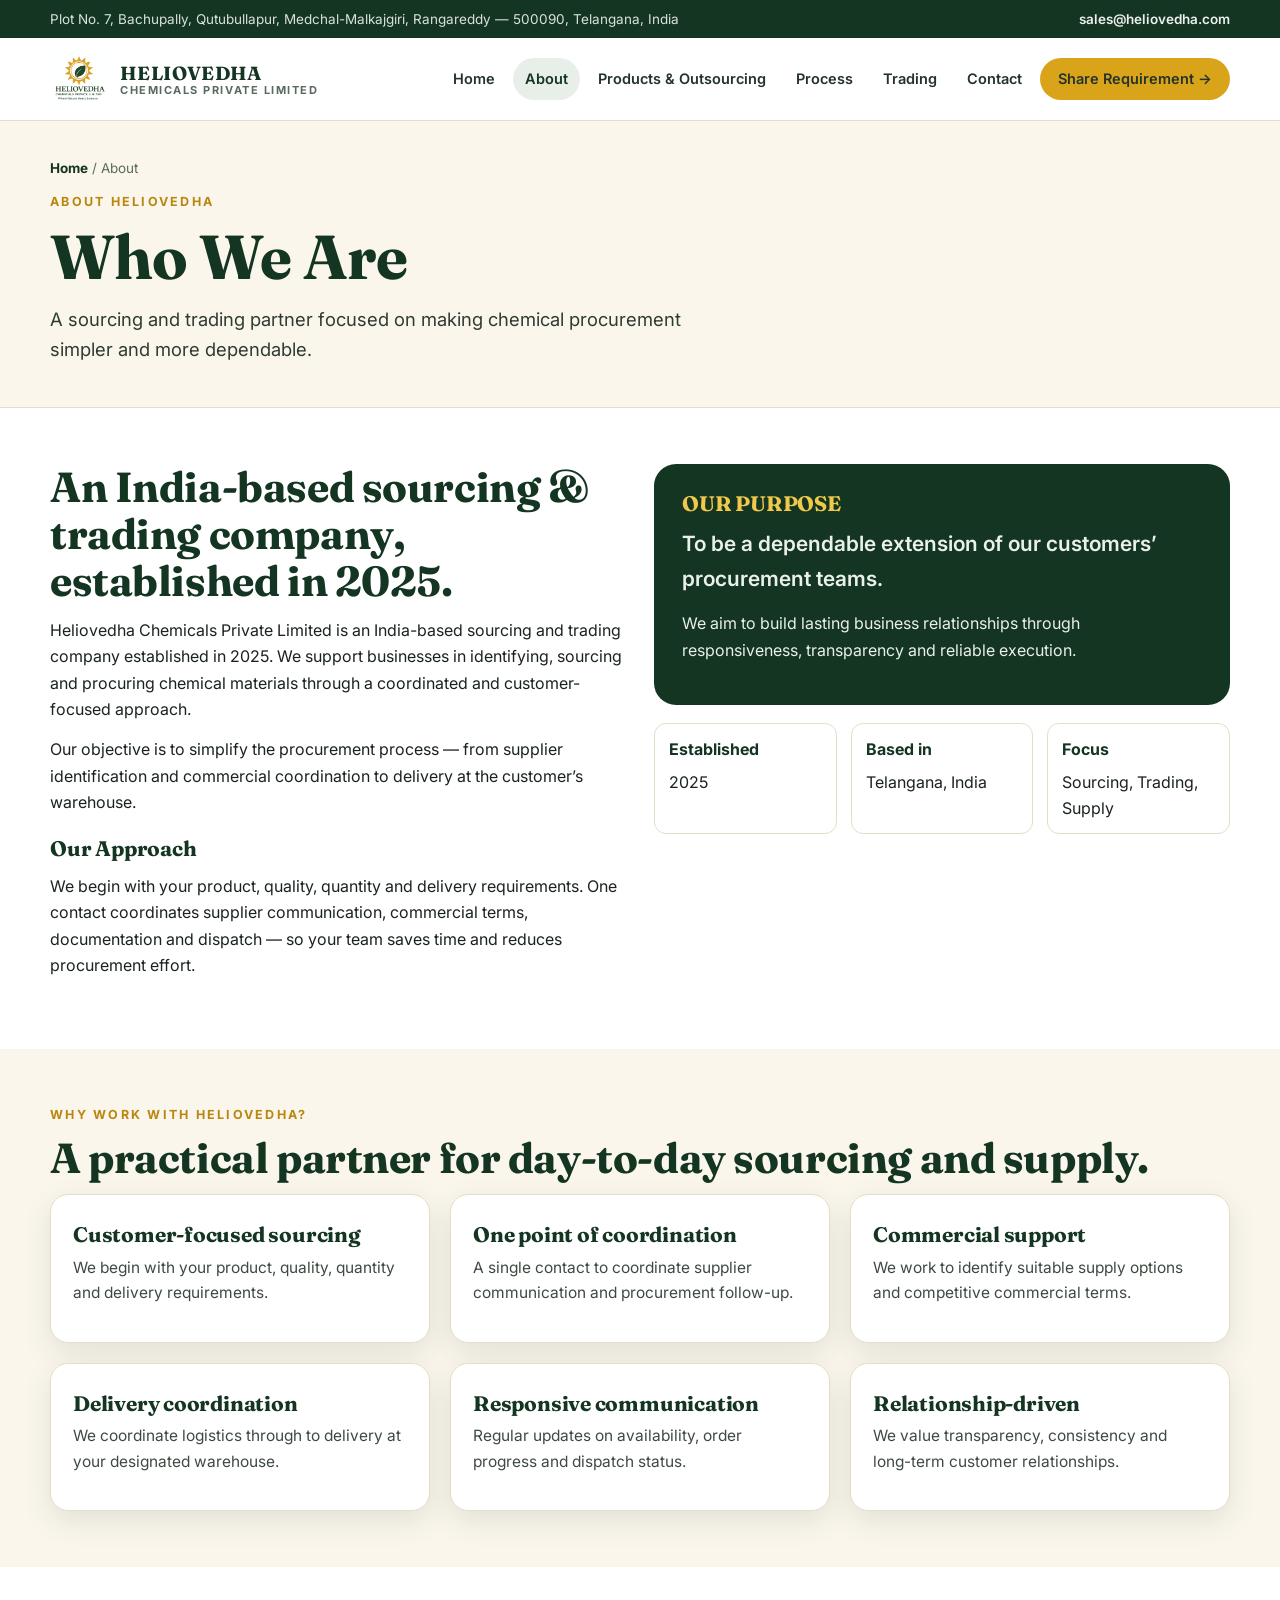
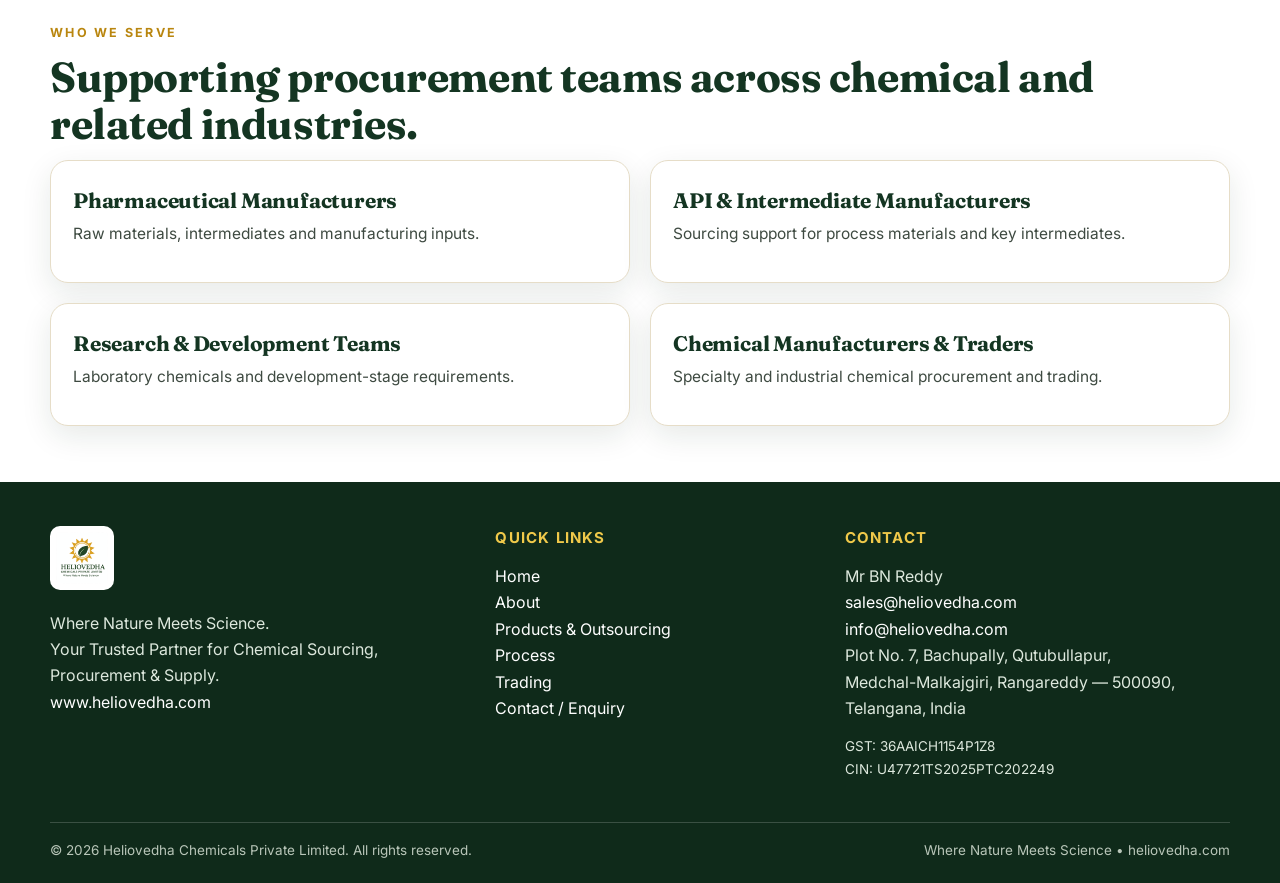
==== commit 36d8213e: "V3.4: Menu single-line - Products & Outsourcing, Process, nowrap header" ====
--- a/about.html
+++ b/about.html
@@ -19,7 +19,7 @@
 
 
 <section class="page-hero"><div class="container"><div class="breadcrumb"><a href="index.html">Home</a> / About</div><div class="eyebrow">About Heliovedha</div><h1>Who We Are</h1><p class="lead">A sourcing and trading partner focused on making chemical procurement simpler and more dependable.</p></div></section>
-<section class="section"><div class="container grid2"><div><h2>An India-based sourcing &amp; trading company, established in 2025.</h2><p>Heliovedha Chemicals Private Limited is an India-based sourcing and trading company established in 2025. We support businesses in identifying, sourcing and procuring chemical materials through a coordinated and customer-focused approach.</p><p>Our objective is to simplify the procurement process — from supplier identification and commercial coordination to delivery at the customer’s warehouse.</p><h3 style="margin-top:22px;">Our Approach</h3><p>We begin with your product, quality, quantity and delivery requirements. One contact coordinates supplier communication, commercial terms, documentation and dispatch — so your team saves time and reduces procurement effort.</p></div><div><div class="purpose"><h3>OUR PURPOSE</h3><p style="font-size:21px;font-weight:600;">To be a dependable extension of our customers’ procurement teams.</p><p>We aim to build lasting business relationships through responsiveness, transparency and reliable execution.</p></div><div class="fact-row"><div class="fact"><b>Established</b>2025</div><div class="fact"><b>Based in</b>Telangana, India</div><div class="fact"><b>Focus</b>Sourcing • Trading • Supply</div></div></div></div></section>
+<section class="section"><div class="container grid2"><div><h2>An India-based sourcing &amp; trading company, established in 2025.</h2><p>Heliovedha Chemicals Private Limited is an India-based sourcing and trading company established in 2025. We support businesses in identifying, sourcing and procuring chemical materials through a coordinated and customer-focused approach.</p><p>Our objective is to simplify the procurement process — from supplier identification and commercial coordination to delivery at the customer’s warehouse.</p><h3 style="margin-top:22px;">Our Approach</h3><p>We begin with your product, quality, quantity and delivery requirements. One contact coordinates supplier communication, commercial terms, documentation and dispatch — so your team saves time and reduces procurement effort.</p></div><div><div class="purpose"><h3>OUR PURPOSE</h3><p style="font-size:21px;font-weight:600;">To be a dependable extension of our customers’ procurement teams.</p><p>We aim to build lasting business relationships through responsiveness, transparency and reliable execution.</p></div><div class="fact-row"><div class="fact"><b>Established</b>2025</div><div class="fact"><b>Based in</b>Telangana, India</div><div class="fact"><b>Focus</b>Sourcing, Trading, Supply</div></div></div></div></section>
 <section class="section cream"><div class="container"><div class="eyebrow">Why Work With Heliovedha?</div><h2>A practical partner for day-to-day sourcing and supply.</h2><div class="grid3">
 <div class="card"><div class="card-pad"><h3>Customer-focused sourcing</h3><p>We begin with your product, quality, quantity and delivery requirements.</p></div></div>
 <div class="card"><div class="card-pad"><h3>One point of coordination</h3><p>A single contact to coordinate supplier communication and procurement follow-up.</p></div></div>
--- a/style.css
+++ b/style.css
@@ -21,10 +21,10 @@
 .topbar{background:var(--green);color:#EAF0EA;font-size:13.5px}.topbar .container{display:flex;justify-content:space-between;gap:16px;padding-top:8px;padding-bottom:8px;flex-wrap:wrap}.topbar a{color:#fff;font-weight:600}.topbar span{opacity:.92}
 /* header */
 header{position:sticky;top:0;z-index:50;background:rgba(255,255,255,.96);backdrop-filter:blur(8px);border-bottom:1px solid var(--line)}
-.header-inner{display:flex;align-items:center;justify-content:space-between;gap:12px;padding:12px 20px;flex-wrap:nowrap}
+.header-inner{display:flex;align-items:center;justify-content:space-between;gap:16px;padding:12px 20px}
 .logo-link{display:flex;align-items:center;gap:12px;text-decoration:none!important}.logo-link img{height:58px;width:auto;display:block;border-radius:6px}
 .logo-text{line-height:1.1}.logo-text b{font-family:Fraunces,Georgia,serif;font-size:19px;color:var(--green);letter-spacing:.02em}.logo-text span{display:block;font-size:11px;letter-spacing:.14em;color:var(--muted);font-weight:700}
-nav.main{display:flex;gap:4px;align-items:center;flex-wrap:nowrap}nav.main a{padding:8px 11px;border-radius:999px;font-weight:600;font-size:14px;color:#24332A;white-space:nowrap}nav.main a.active,nav.main a:hover{background:var(--green-light);color:var(--green);text-decoration:none}
+nav.main{display:flex;gap:6px;align-items:center}nav.main a{padding:9px 12px;border-radius:999px;font-weight:600;font-size:14.5px;color:#24332A}nav.main a.active,nav.main a:hover{background:var(--green-light);color:var(--green);text-decoration:none}
 .hamburger{display:none;background:var(--green);color:#fff;border:0;padding:10px 14px;border-radius:10px;font-weight:700;cursor:pointer}
 /* hero */
 .hero{background:linear-gradient(180deg,var(--cream) 0%,#fff 100%);padding:42px 0 36px}.hero-grid{display:grid;grid-template-columns:1.05fr .95fr;gap:36px;align-items:center}
@@ -53,4 +53,8 @@
 
 @media(max-width:520px){.cta-row{flex-direction:column;align-items:stretch;gap:12px;margin-top:20px}.cta-row .btn{width:100%;padding:14px 18px;white-space:normal;text-align:center}.hero-cta{flex-direction:column;align-items:stretch;gap:10px}.hero-cta .btn{width:100%}}
 
-@media(max-width:900px){nav.main.open a{white-space:normal}}
+/* V3.5 — Focus card fix: commas wrap cleanly, no orphan bullet, equal-height cards */
+.fact-row{display:flex;gap:14px;flex-wrap:wrap}
+.fact{flex:1 1 0;min-width:140px;display:flex;flex-direction:column;gap:6px}
+.fact b{white-space:nowrap}
+@media(max-width:640px){.fact{flex:1 1 100%}}
